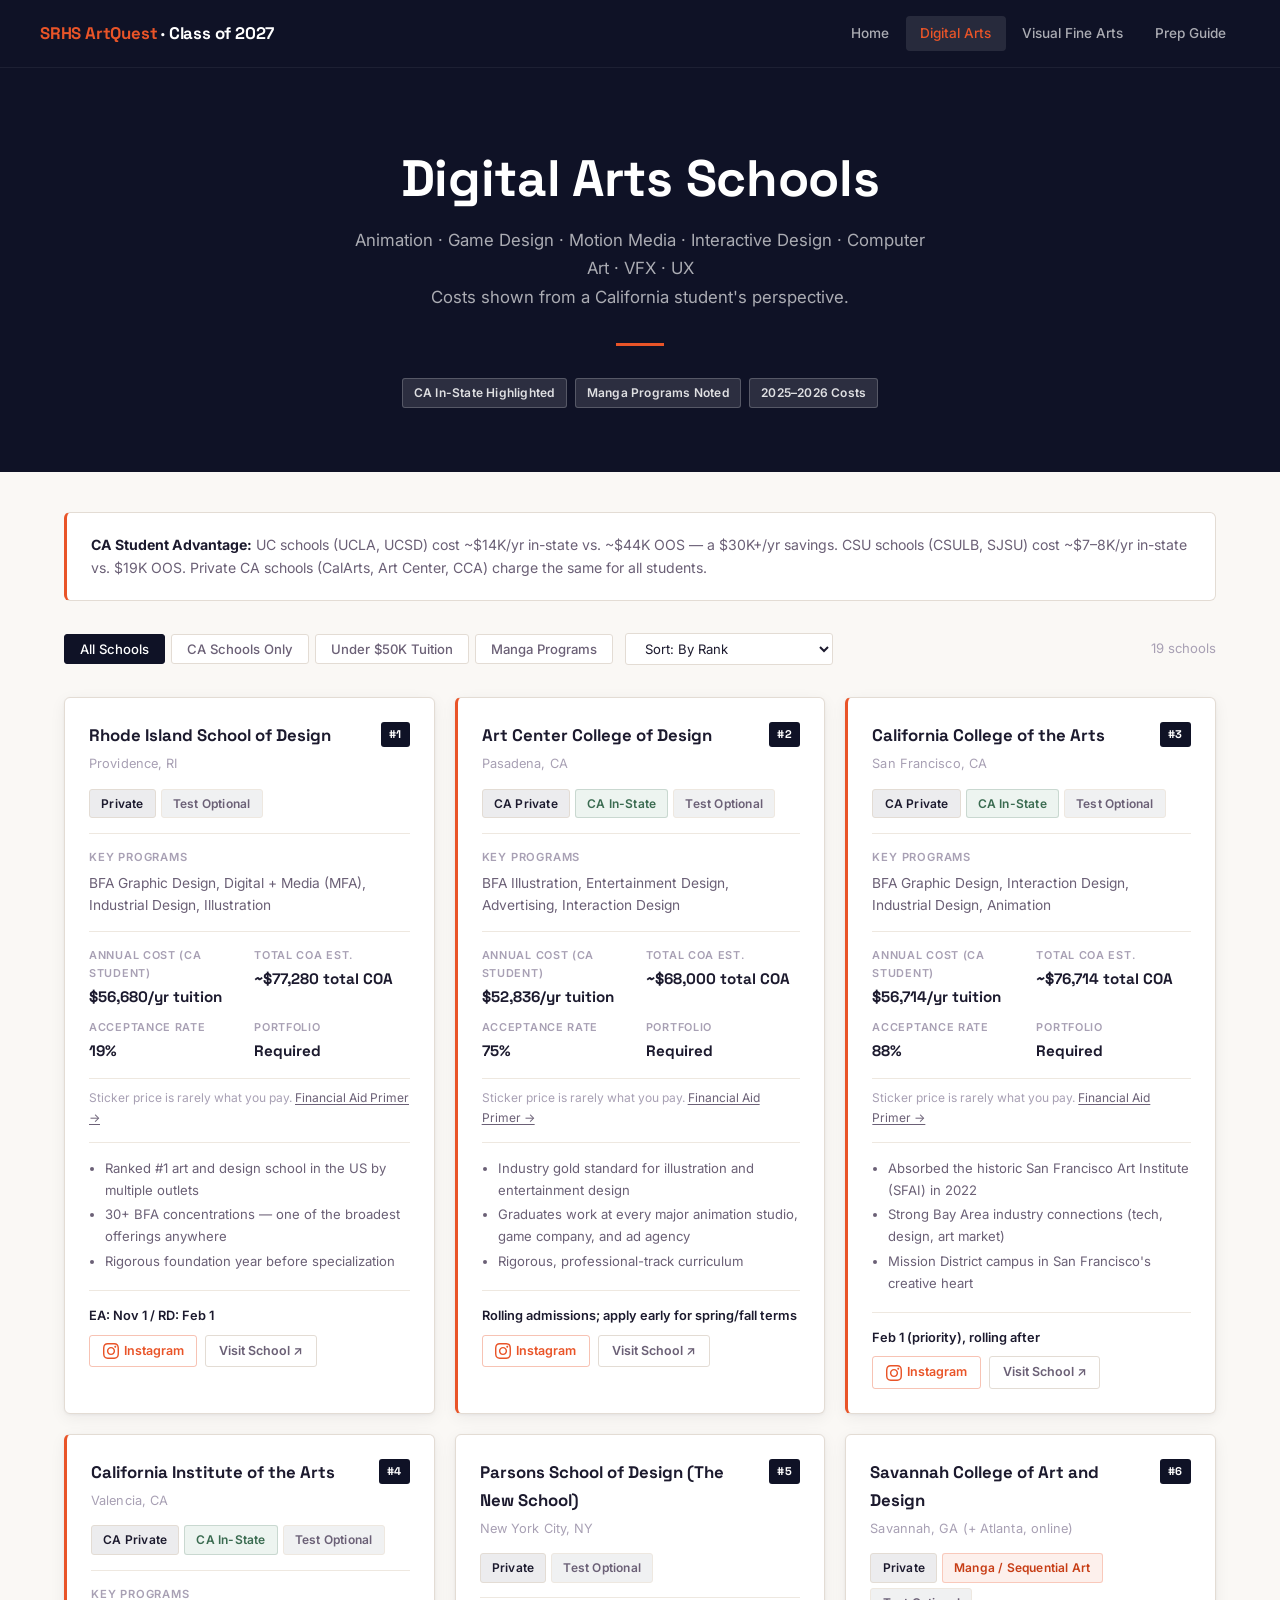
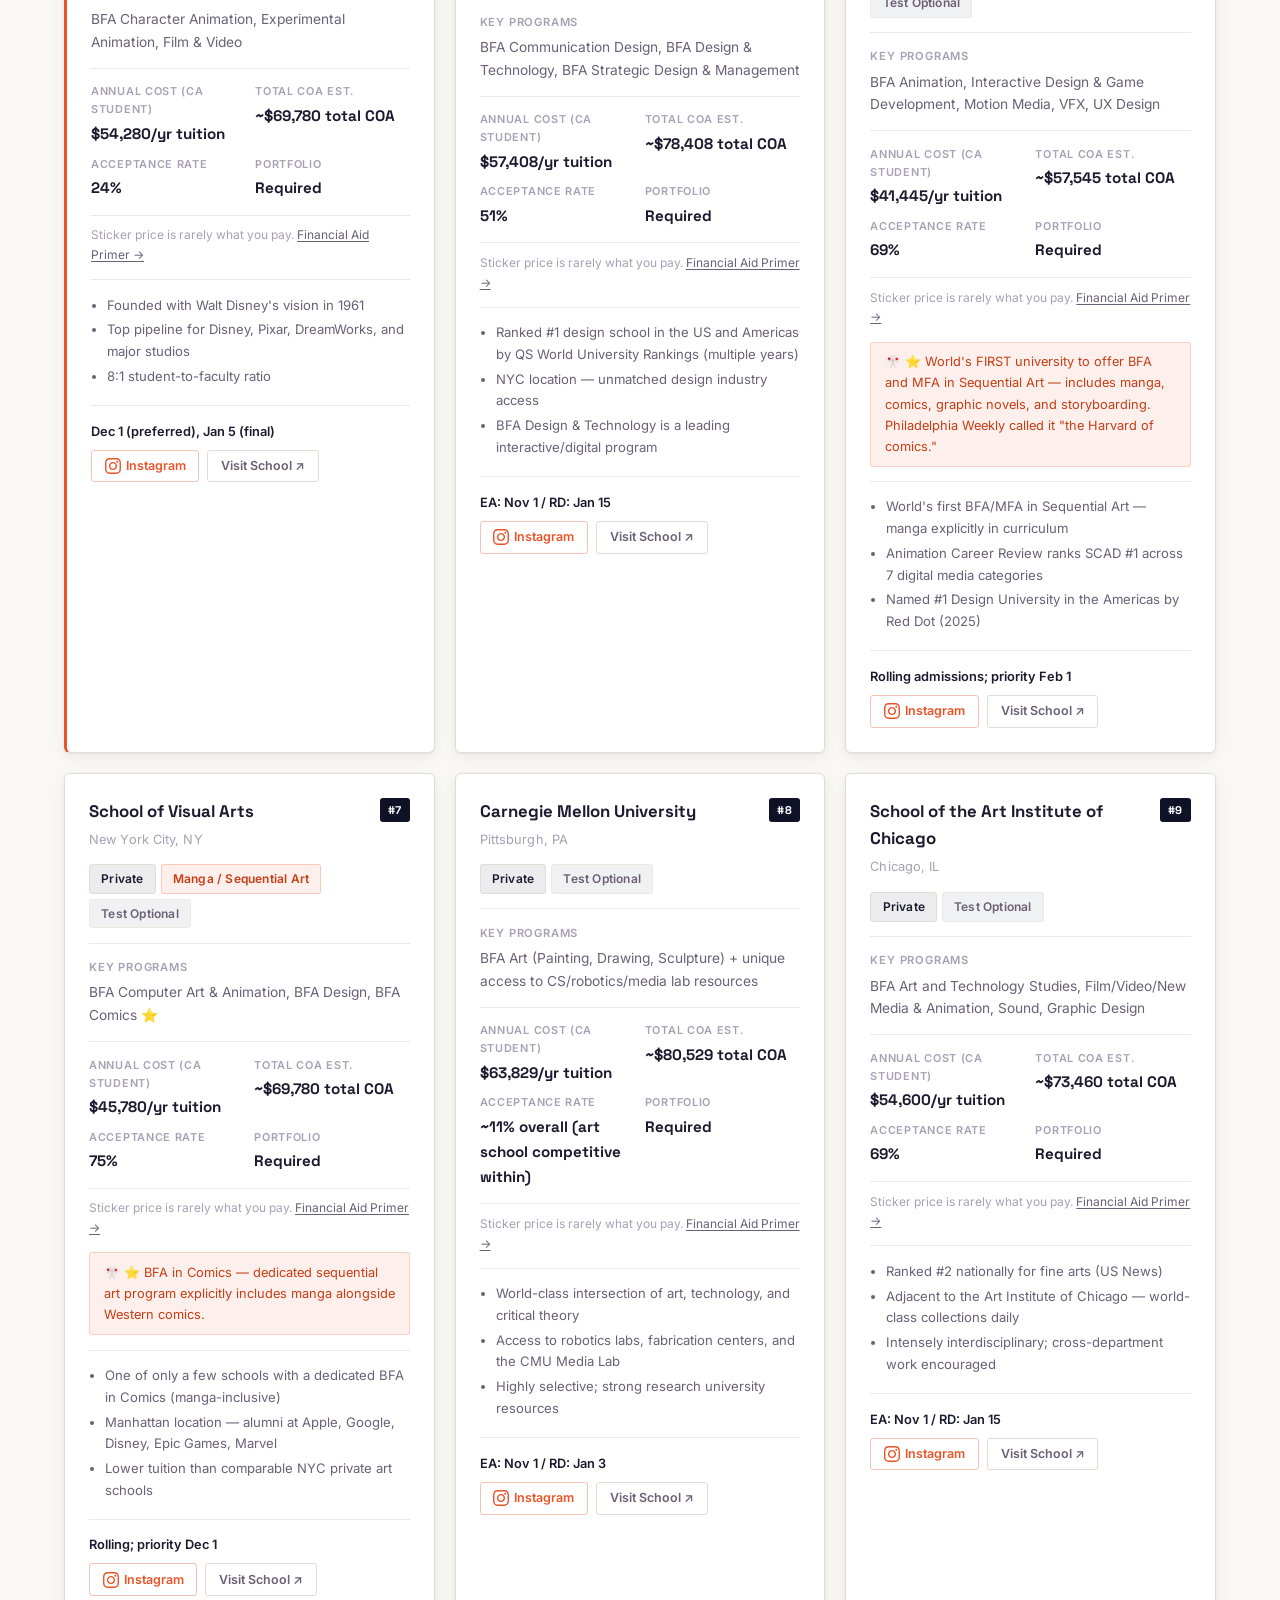
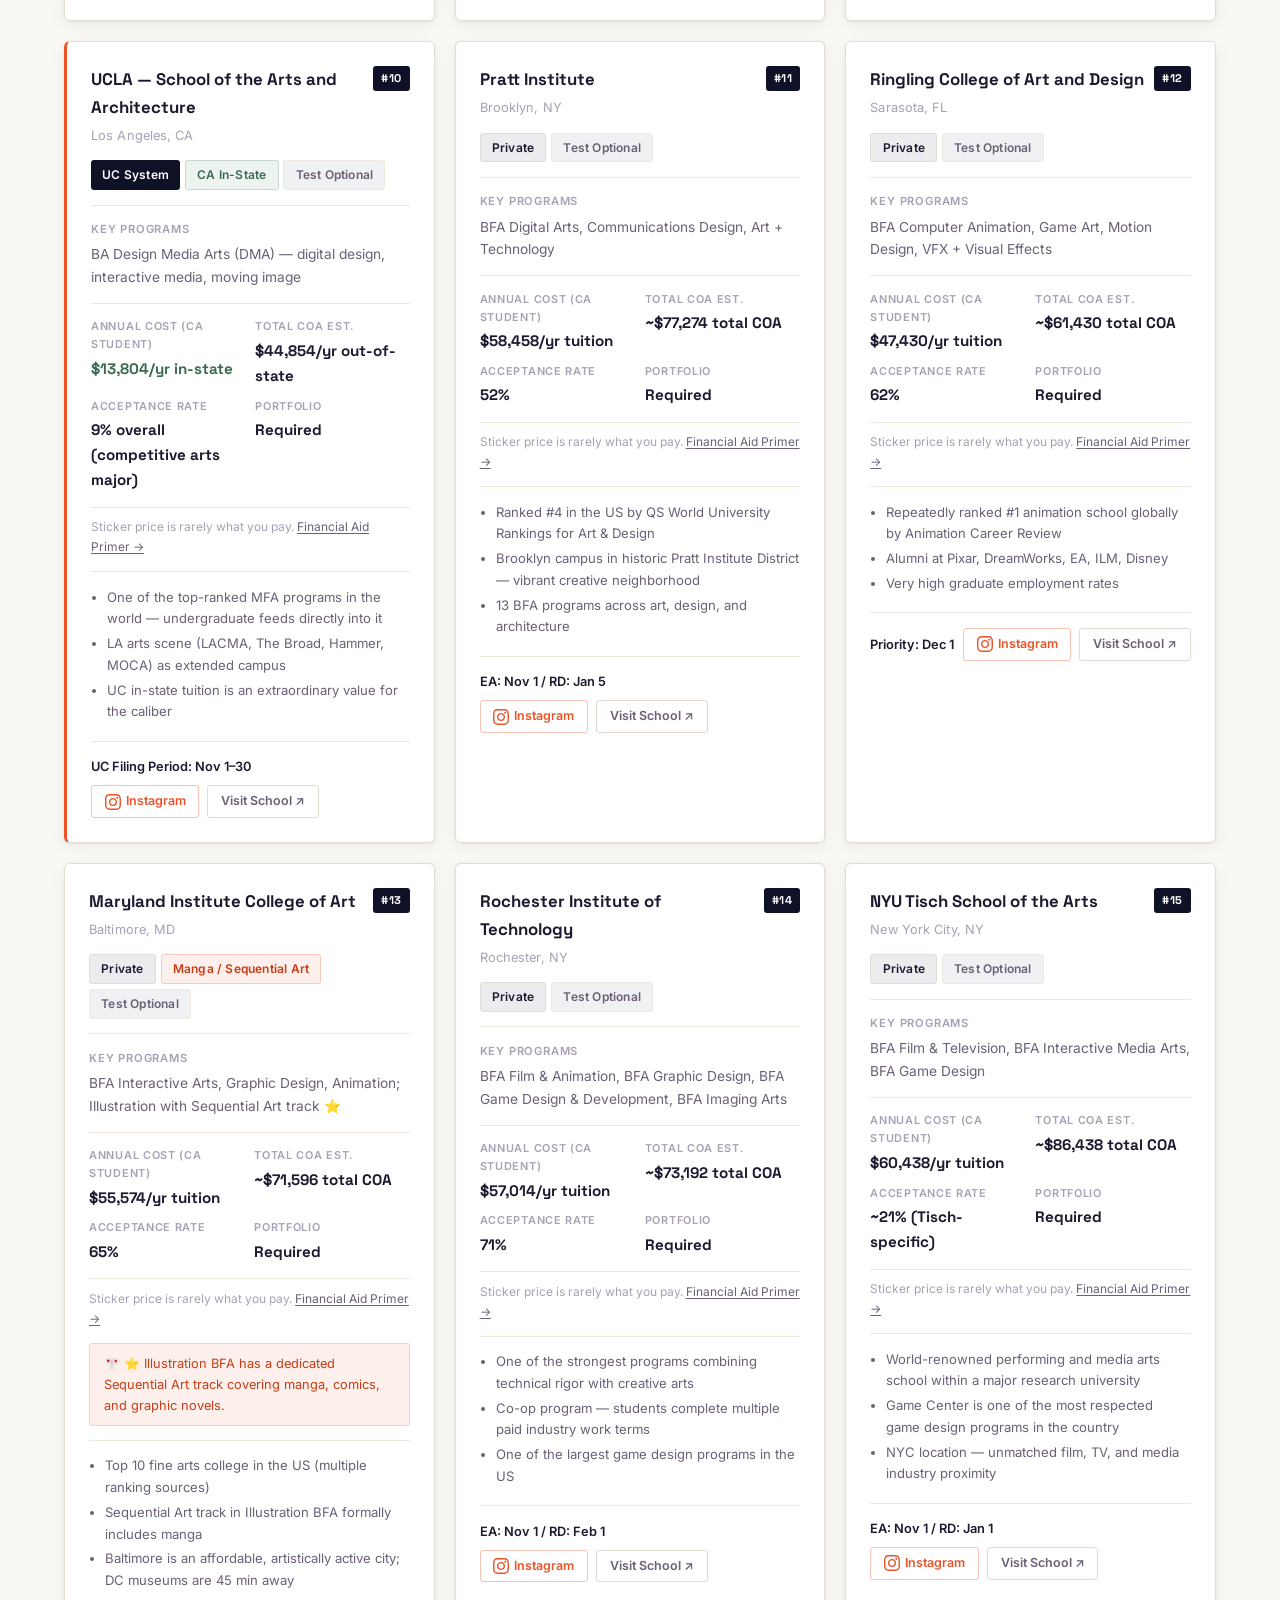
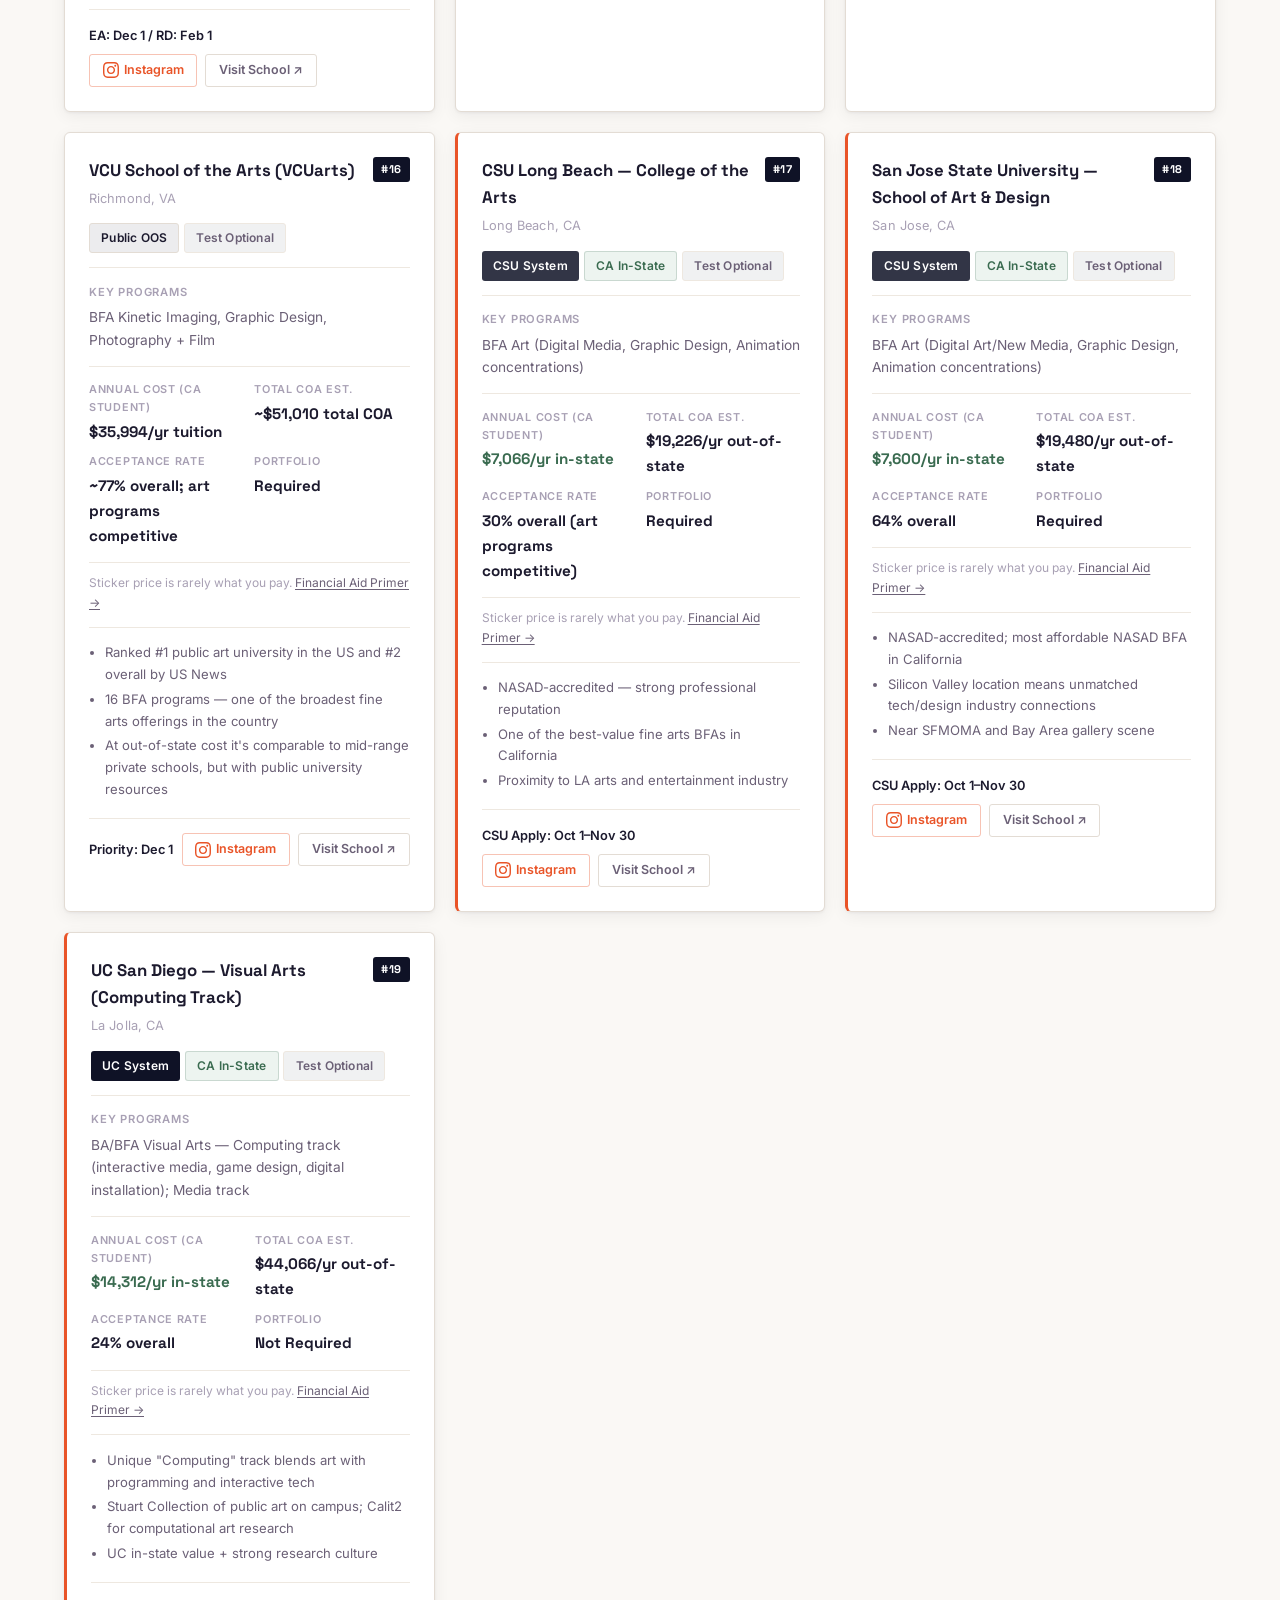
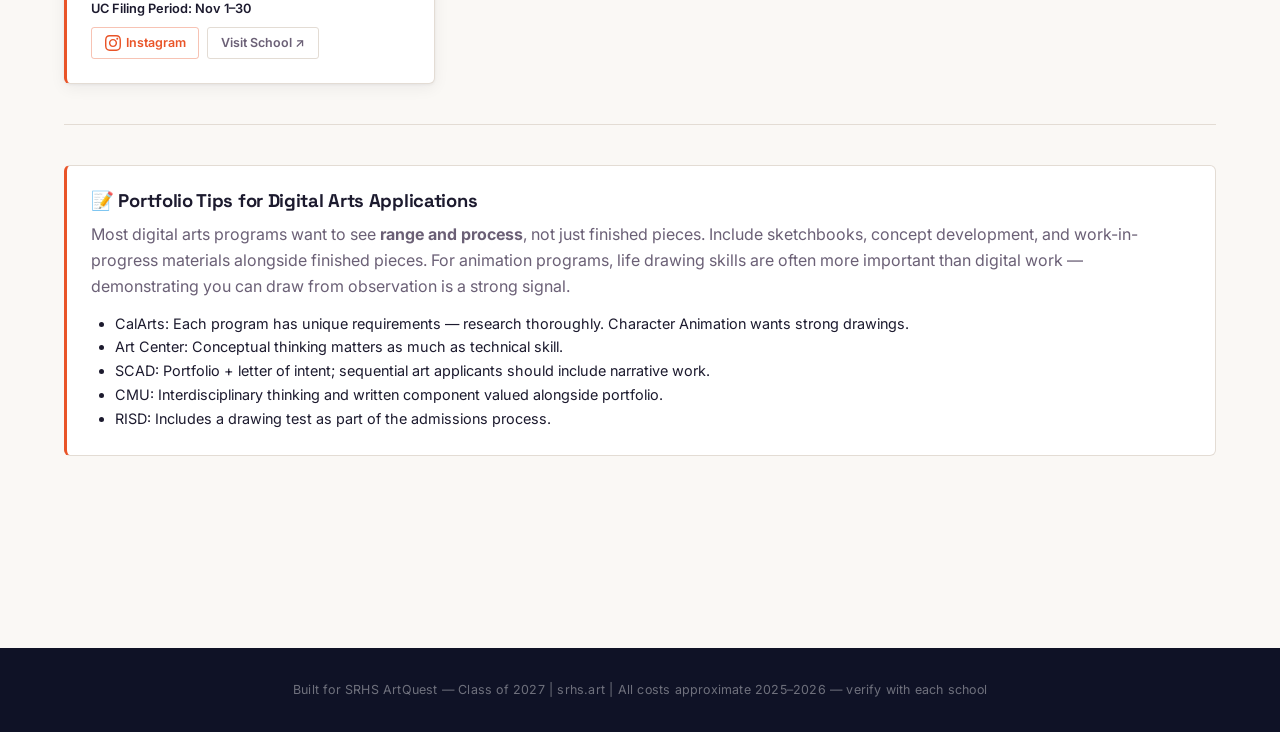
==== digital-arts.html @ 7c22dbea "Initial Commit" ====
<!DOCTYPE html>
<html lang="en">
<head>
  <meta charset="UTF-8">
  <meta name="viewport" content="width=device-width, initial-scale=1.0">
  <title>Digital Arts Schools — SRHS ArtQuest Class of 2027</title>
  <meta name="description" content="Top digital arts colleges for SRHS ArtQuest students. Animation, game design, motion media, interactive design. CA student cost perspective.">
  <link rel="preconnect" href="https://fonts.googleapis.com">
  <link rel="preconnect" href="https://fonts.gstatic.com" crossorigin>
  <link href="https://fonts.googleapis.com/css2?family=Space+Grotesk:wght@400;500;600;700;800&family=Inter:wght@400;500;600&display=swap" rel="stylesheet">
  <link rel="stylesheet" href="css/style.css">
  <!-- Icons -->
  <link rel="apple-touch-icon" sizes="180x180" href="/apple-touch-icon.png">
  <link rel="icon" type="image/png" sizes="32x32" href="/favicon-32x32.png">
  <link rel="icon" type="image/png" sizes="16x16" href="/favicon-16x16.png">
  <link rel="shortcut icon" href="/favicon.ico">
  <link rel="manifest" href="/site.webmanifest">
  <meta name="theme-color" content="#e95428">
</head>
<body>

<header class="site-header">
  <div class="header-inner">
    <div class="site-logo"><span>SRHS ArtQuest</span> · Class of 2027</div>
    <nav class="site-nav">
      <a href="index.html">Home</a>
      <a href="digital-arts.html" class="active">Digital Arts</a>
      <a href="visual-fine-arts.html">Visual Fine Arts</a>
      <a href="prep-guide.html">Prep Guide</a>
    </nav>
  </div>
</header>

<section class="hero">
  <h1>Digital Arts Schools</h1>
  <p class="subtitle">
    Animation · Game Design · Motion Media · Interactive Design · Computer Art · VFX · UX
    <br>Costs shown from a California student's perspective.
  </p>
  <hr class="hero-rule">
  <div class="hero-badges">
    <span class="badge badge-info">CA In-State Highlighted</span>
    <span class="badge badge-info">Manga Programs Noted</span>
    <span class="badge badge-info">2025–2026 Costs</span>
  </div>
</section>

<main class="page-wrap">

  <div class="cost-banner">
    <strong>CA Student Advantage:</strong>
    UC schools (UCLA, UCSD) cost ~$14K/yr in-state vs. ~$44K OOS — a $30K+/yr savings.
    CSU schools (CSULB, SJSU) cost ~$7–8K/yr in-state vs. $19K OOS.
    Private CA schools (CalArts, Art Center, CCA) charge the same for all students.
  </div>

  <div class="controls">
    <div class="filter-group">
      <button class="filter-btn active" data-filter="all">All Schools</button>
      <button class="filter-btn" data-filter="ca">CA Schools Only</button>
      <button class="filter-btn" data-filter="under50k">Under $50K Tuition</button>
      <button class="filter-btn" data-filter="manga">Manga Programs</button>
    </div>
    <select id="sort-select" class="sort-select">
      <option value="rank">Sort: By Rank</option>
      <option value="cost">Sort: Lowest Cost First</option>
      <option value="name">Sort: A–Z</option>
      <option value="accept">Sort: Most Selective First</option>
    </select>
    <span id="results-count" class="results-count"></span>
  </div>

  <div id="schools-grid" class="schools-grid" data-category="digital_arts">
    <!-- Rendered by main.js -->
    <p class="text-muted" style="grid-column:1/-1;padding:2rem 0;text-align:center">Loading schools…</p>
  </div>

  <hr class="divider">

  <div class="page-intro">
    <h3 style="margin-bottom:.5rem">📝 Portfolio Tips for Digital Arts Applications</h3>
    <p>
      Most digital arts programs want to see <strong>range and process</strong>, not just finished pieces.
      Include sketchbooks, concept development, and work-in-progress materials alongside finished pieces.
      For animation programs, life drawing skills are often more important than digital work — demonstrating you can draw from observation is a strong signal.
    </p>
    <ul style="list-style:disc;padding-left:1.5rem;font-size:.9rem;color:var(--ink-light);margin-top:.5rem">
      <li>CalArts: Each program has unique requirements — research thoroughly. Character Animation wants strong drawings.</li>
      <li>Art Center: Conceptual thinking matters as much as technical skill.</li>
      <li>SCAD: Portfolio + letter of intent; sequential art applicants should include narrative work.</li>
      <li>CMU: Interdisciplinary thinking and written component valued alongside portfolio.</li>
      <li>RISD: Includes a drawing test as part of the admissions process.</li>
    </ul>
  </div>

</main>

<footer class="site-footer">
  Built for SRHS ArtQuest — Class of 2027 | srhs.art | All costs approximate 2025–2026 — verify with each school
</footer>

<script src="data/schools.js"></script>
<script src="js/main.js"></script>
</body>
</html>
---- css/style.css ----
/* ============================================================
   College Prep — Art School Guide
   ArtQuest @ Santa Rosa High School | Class of 2028
   ============================================================ */

/* ── Google Fonts loaded in <head> of each HTML file ─────── */

:root {
  /* Brand — from modern-logo.svg */
  --orange:      #e95428;
  --orange-dk:   #c73d15;
  --orange-lt:   #fdf0ec;
  --dark:        #0f1226;
  --dark-80:     rgba(15,18,38,.8);

  /* Page tones */
  --bg:          #faf8f5;
  --surface:     #ffffff;
  --surface-2:   #f3efe9;
  --border:      #e3dcd4;
  --border-lt:   #eee8e0;

  /* Text */
  --ink:         #1c1a2e;
  --ink-2:       #6b6076;
  --ink-3:       #a8a0b4;

  /* CA schools — forest green, not traffic-light green */
  --sage:        #3a6b50;
  --sage-lt:     #edf4f0;
  --sage-border: rgba(58,107,80,.2);

  /* Type */
  --font-head:   'Space Grotesk', 'DM Sans', system-ui, sans-serif;
  --font-body:   'Inter', system-ui, -apple-system, sans-serif;

  /* Layout */
  --radius:      6px;
  --radius-sm:   3px;
  --shadow:      0 1px 3px rgba(15,18,38,.05), 0 4px 16px rgba(15,18,38,.06);
  --shadow-lg:   0 2px 8px rgba(15,18,38,.08), 0 12px 32px rgba(15,18,38,.1);
}

*, *::before, *::after { box-sizing: border-box; margin: 0; padding: 0; }

html { scroll-behavior: smooth; }

body {
  font-family: var(--font-body);
  background: var(--bg);
  color: var(--ink);
  line-height: 1.65;
  font-size: 16px;
}

/* ── Typography ─────────────────────────────────────────── */

h1, h2, h3, h4 {
  font-family: var(--font-head);
  line-height: 1.2;
  font-weight: 700;
  color: var(--ink);
  letter-spacing: -.3px;
}
h1 { font-size: clamp(2rem, 5vw, 3.2rem); font-weight: 800; }
h2 { font-size: clamp(1.4rem, 3vw, 2rem); }
h3 { font-size: 1.15rem; }
h4 { font-size: .95rem; color: var(--ink); font-weight: 600; }

p { color: var(--ink-2); margin-bottom: .75rem; }
p:last-child { margin-bottom: 0; }

a { color: var(--orange); text-decoration: none; }
a:hover { text-decoration: underline; }

ul { list-style: none; }

/* ── Site Header ─────────────────────────────────────────── */

.site-header {
  background: var(--dark);
  color: #fff;
  padding: 1rem 1.5rem;
  position: sticky;
  top: 0;
  z-index: 100;
  border-bottom: 1px solid rgba(255,255,255,.06);
}

.header-inner {
  max-width: 1200px;
  margin: 0 auto;
  display: flex;
  align-items: center;
  justify-content: space-between;
  gap: 1rem;
  flex-wrap: wrap;
}

.site-logo {
  font-family: var(--font-head);
  font-size: 1.05rem;
  font-weight: 700;
  color: #fff;
  letter-spacing: -.2px;
}
.site-logo span { color: var(--orange); }

.site-nav {
  display: flex;
  gap: .15rem;
  flex-wrap: wrap;
}

.site-nav a {
  color: rgba(255,255,255,.65);
  font-size: .85rem;
  font-weight: 500;
  padding: .4rem .9rem;
  border-radius: 4px;
  transition: background .15s, color .15s;
}
.site-nav a:hover,
.site-nav a.active {
  background: rgba(255,255,255,.1);
  color: #fff;
  text-decoration: none;
}
.site-nav a.active { color: var(--orange); }

/* ── Hero ────────────────────────────────────────────────── */

.hero {
  background: var(--dark);
  color: #fff;
  padding: 5rem 1.5rem 4rem;
  text-align: center;
}

.hero h1 {
  color: #fff;
  margin-bottom: 1rem;
}

.hero h1 em {
  color: var(--orange);
  font-style: normal;
}

.hero .subtitle {
  font-size: 1.05rem;
  color: rgba(255,255,255,.65);
  max-width: 580px;
  margin: 0 auto 2rem;
  line-height: 1.7;
}

.hero-rule {
  width: 48px;
  height: 3px;
  background: var(--orange);
  margin: 0 auto 2rem;
  border: none;
}

.hero-badges {
  display: flex;
  gap: .5rem;
  justify-content: center;
  flex-wrap: wrap;
}

/* ── Badge system — cohesive, not a crayon box ───────────── */

.badge {
  display: inline-flex;
  align-items: center;
  gap: .3rem;
  padding: .25rem .7rem;
  border-radius: var(--radius-sm);
  font-size: .75rem;
  font-weight: 600;
  letter-spacing: .2px;
  white-space: nowrap;
}

/* School type chips — dark, uniform */
.badge-ca      { background: var(--sage-lt);  color: var(--sage);    border: 1px solid var(--sage-border); }
.badge-manga   { background: var(--orange-lt); color: var(--orange-dk); border: 1px solid rgba(233,84,40,.25); }
.badge-uc      { background: var(--dark);      color: #fff; }
.badge-csu     { background: var(--dark);      color: #fff; opacity: .85; }
.badge-private { background: rgba(15,18,38,.08); color: var(--ink);  border: 1px solid var(--border); }
.badge-public  { background: rgba(15,18,38,.08); color: var(--ink);  border: 1px solid var(--border); }
.badge-info    { background: rgba(255,255,255,.12); color: rgba(255,255,255,.85); border: 1px solid rgba(255,255,255,.2); }
.badge-note    { background: var(--orange-lt); color: var(--orange-dk); border: 1px solid rgba(233,84,40,.25); }

/* Badges inside card body (not hero) */
.school-card .badge-info {
  background: rgba(15,18,38,.06);
  color: var(--ink-2);
  border: 1px solid var(--border-lt);
}

/* ── Page Layout ─────────────────────────────────────────── */

.page-wrap {
  max-width: 1200px;
  margin: 0 auto;
  padding: 2.5rem 1.5rem 5rem;
}

.page-intro {
  background: var(--surface);
  border: 1px solid var(--border);
  border-radius: var(--radius);
  padding: 1.5rem;
  margin-bottom: 2rem;
  border-left: 3px solid var(--orange);
}

.page-intro h2 { font-size: 1.15rem; }

/* ── Controls (filter + sort) ────────────────────────────── */

.controls {
  display: flex;
  gap: .75rem;
  flex-wrap: wrap;
  align-items: center;
  margin-bottom: 2rem;
}

.filter-group {
  display: flex;
  gap: .35rem;
  flex-wrap: wrap;
}

.filter-btn {
  padding: .4rem .95rem;
  border-radius: var(--radius-sm);
  border: 1px solid var(--border);
  background: var(--surface);
  color: var(--ink-2);
  font-family: var(--font-body);
  font-size: .82rem;
  font-weight: 500;
  cursor: pointer;
  transition: all .15s;
}
.filter-btn:hover { border-color: var(--orange); color: var(--orange); }
.filter-btn.active {
  background: var(--dark);
  border-color: var(--dark);
  color: #fff;
}

.sort-select {
  padding: .4rem .95rem;
  border-radius: var(--radius-sm);
  border: 1px solid var(--border);
  background: var(--surface);
  color: var(--ink);
  font-family: var(--font-body);
  font-size: .82rem;
  cursor: pointer;
}

.results-count {
  margin-left: auto;
  font-size: .82rem;
  color: var(--ink-3);
}

/* ── School Grid ─────────────────────────────────────────── */

.schools-grid {
  display: grid;
  grid-template-columns: repeat(auto-fill, minmax(340px, 1fr));
  gap: 1.25rem;
}

/* ── School Card ─────────────────────────────────────────── */

.school-card {
  background: var(--surface);
  border: 1px solid var(--border);
  border-radius: var(--radius);
  padding: 1.5rem;
  box-shadow: var(--shadow);
  transition: box-shadow .2s, transform .2s;
  display: flex;
  flex-direction: column;
  gap: .9rem;
  position: relative;
}
.school-card:hover {
  box-shadow: var(--shadow-lg);
  transform: translateY(-2px);
}

.school-card.ca-school {
  border-left: 3px solid var(--orange);
}

.card-header {
  display: flex;
  justify-content: space-between;
  align-items: flex-start;
  gap: .5rem;
}

.card-rank {
  font-family: var(--font-head);
  background: var(--dark);
  color: #fff;
  font-size: .7rem;
  font-weight: 700;
  padding: .2rem .5rem;
  border-radius: var(--radius-sm);
  white-space: nowrap;
  flex-shrink: 0;
  letter-spacing: .5px;
}

.card-title { flex: 1; }

.card-name {
  font-family: var(--font-head);
  font-size: 1.05rem;
  font-weight: 700;
  color: var(--ink);
  margin-bottom: .2rem;
}
.card-name a { color: var(--ink); }
.card-name a:hover { color: var(--orange); text-decoration: none; }

.card-location {
  font-size: .8rem;
  color: var(--ink-3);
  letter-spacing: .1px;
}

.card-badges {
  display: flex;
  flex-wrap: wrap;
  gap: .3rem;
}

.card-programs {
  font-size: .86rem;
  color: var(--ink-2);
  border-top: 1px solid var(--border-lt);
  padding-top: .9rem;
}
.card-programs strong {
  display: block;
  color: var(--ink-3);
  font-size: .7rem;
  text-transform: uppercase;
  letter-spacing: .8px;
  font-weight: 600;
  margin-bottom: .3rem;
}

.card-stats {
  display: grid;
  grid-template-columns: 1fr 1fr;
  gap: .6rem;
  border-top: 1px solid var(--border-lt);
  padding-top: .9rem;
}

.stat { display: flex; flex-direction: column; gap: .1rem; }

.stat-label {
  font-size: .68rem;
  text-transform: uppercase;
  letter-spacing: .7px;
  color: var(--ink-3);
  font-weight: 600;
}
.stat-value {
  font-family: var(--font-head);
  font-size: .95rem;
  font-weight: 700;
  color: var(--ink);
}
.stat-value.cost-highlight { color: var(--sage); }

.card-highlights {
  border-top: 1px solid var(--border-lt);
  padding-top: .9rem;
}
.card-highlights ul {
  padding-left: 1rem;
  list-style: disc;
  font-size: .82rem;
  color: var(--ink-2);
}
.card-highlights li { margin-bottom: .2rem; }

.card-aid-note {
  font-size: .75rem;
  color: var(--ink-3);
  border-top: 1px solid var(--border-lt);
  padding-top: .6rem;
}
.card-aid-note a {
  color: var(--ink-2);
  text-decoration: underline;
  text-underline-offset: 2px;
}
.card-aid-note a:hover { color: var(--orange); }

.card-manga-note {
  background: var(--orange-lt);
  border: 1px solid rgba(233,84,40,.2);
  border-radius: var(--radius-sm);
  padding: .55rem .85rem;
  font-size: .8rem;
  color: var(--orange-dk);
}

.card-footer {
  display: flex;
  align-items: center;
  justify-content: space-between;
  border-top: 1px solid var(--border-lt);
  padding-top: .9rem;
  font-size: .8rem;
  color: var(--ink-2);
  flex-wrap: wrap;
  gap: .5rem;
}

.card-deadline { font-weight: 600; color: var(--ink); }

.card-footer-links {
  display: flex;
  align-items: center;
  gap: .5rem;
  flex-wrap: wrap;
}

.btn-outline {
  display: inline-flex;
  align-items: center;
  gap: .3rem;
  padding: .32rem .8rem;
  border: 1px solid var(--border);
  border-radius: var(--radius-sm);
  font-size: .78rem;
  font-weight: 600;
  color: var(--ink-2);
  transition: all .15s;
}
.btn-outline:hover {
  border-color: var(--dark);
  background: var(--dark);
  color: #fff;
  text-decoration: none;
}

.btn-social {
  display: inline-flex;
  align-items: center;
  gap: .3rem;
  padding: .32rem .8rem;
  border: 1px solid rgba(233,84,40,.35);
  border-radius: var(--radius-sm);
  font-size: .78rem;
  font-weight: 600;
  color: var(--orange);
  transition: all .15s;
}
.btn-social:hover {
  background: var(--orange);
  border-color: var(--orange);
  color: #fff;
  text-decoration: none;
}
.btn-social svg { flex-shrink: 0; }

/* ── Cost Banner ─────────────────────────────────────────── */

.cost-banner {
  background: var(--surface);
  border: 1px solid var(--border);
  border-left: 3px solid var(--orange);
  border-radius: var(--radius);
  padding: 1.25rem 1.5rem;
  margin-bottom: 2rem;
  font-size: .88rem;
  color: var(--ink-2);
}
.cost-banner strong { color: var(--ink); }

/* ── Prep Guide ──────────────────────────────────────────── */

.guide-sections {
  display: flex;
  flex-direction: column;
  gap: 2rem;
}

.guide-section {
  background: var(--surface);
  border: 1px solid var(--border);
  border-radius: var(--radius);
  overflow: hidden;
  box-shadow: var(--shadow);
}

.guide-section-header {
  background: var(--dark);
  color: #fff;
  padding: 1.1rem 1.5rem;
  display: flex;
  align-items: center;
  gap: .75rem;
  border-bottom: 2px solid var(--orange);
}
.guide-section-header h2 { font-size: 1.1rem; color: #fff; margin: 0; }
.guide-section-header .subtitle { font-size: .82rem; color: rgba(255,255,255,.6); margin: 0; }

.guide-section-body { padding: 1.5rem; }

.timeline {
  display: flex;
  flex-direction: column;
  gap: 1.5rem;
}

.timeline-item {
  display: grid;
  grid-template-columns: 120px 1fr;
  gap: 1rem;
  align-items: start;
}

.timeline-period {
  font-family: var(--font-head);
  font-weight: 700;
  font-size: .82rem;
  color: var(--orange);
  text-align: right;
  padding-top: .1rem;
  line-height: 1.3;
  letter-spacing: .2px;
}

.timeline-content {
  border-left: 2px solid var(--border);
  padding-left: 1rem;
}
.timeline-content h4 { margin-bottom: .4rem; color: var(--ink); }
.timeline-content ul {
  list-style: disc;
  padding-left: 1.1rem;
  font-size: .86rem;
  color: var(--ink-2);
}
.timeline-content li { margin-bottom: .25rem; }

.checklist { display: flex; flex-direction: column; gap: .5rem; }

.check-item {
  display: flex;
  align-items: flex-start;
  gap: .65rem;
  font-size: .88rem;
  color: var(--ink-2);
}
.check-icon {
  flex-shrink: 0;
  width: 1.25rem;
  height: 1.25rem;
  border-radius: 50%;
  background: var(--orange-lt);
  color: var(--orange);
  font-weight: 700;
  font-size: .72rem;
  display: flex;
  align-items: center;
  justify-content: center;
  margin-top: .1rem;
}

.info-grid {
  display: grid;
  grid-template-columns: repeat(auto-fill, minmax(260px, 1fr));
  gap: 1rem;
}

.info-card {
  background: var(--surface);
  border: 1px solid var(--border);
  border-radius: var(--radius);
  padding: 1.25rem;
}
.info-card h4 {
  font-family: var(--font-head);
  margin-bottom: .6rem;
  font-size: .9rem;
  color: var(--ink);
  padding-bottom: .5rem;
  border-bottom: 1px solid var(--border-lt);
}
.info-card ul {
  list-style: disc;
  padding-left: 1.1rem;
  font-size: .84rem;
  color: var(--ink-2);
}
.info-card li { margin-bottom: .25rem; }

.callout {
  background: var(--surface-2);
  border: 1px solid var(--border);
  border-radius: var(--radius);
  padding: 1rem 1.25rem;
  font-size: .88rem;
  color: var(--ink-2);
  margin-top: 1rem;
}
.callout strong { color: var(--ink); }

/* ── Homepage cards ──────────────────────────────────────── */

.home-cards {
  display: grid;
  grid-template-columns: repeat(auto-fill, minmax(280px, 1fr));
  gap: 1.5rem;
  margin-top: 2rem;
}

.home-card {
  background: var(--surface);
  border: 1px solid var(--border);
  border-radius: var(--radius);
  padding: 2rem;
  box-shadow: var(--shadow);
  transition: box-shadow .2s, transform .2s, border-color .2s;
  text-decoration: none;
  color: inherit;
  display: flex;
  flex-direction: column;
  gap: .75rem;
}
.home-card:hover {
  box-shadow: var(--shadow-lg);
  transform: translateY(-3px);
  border-color: var(--orange);
  text-decoration: none;
}

.home-card-num {
  font-family: var(--font-head);
  font-size: 3rem;
  font-weight: 800;
  color: rgba(233,84,40,.15);
  line-height: 1;
  letter-spacing: -2px;
  transition: color .2s;
}
.home-card:hover .home-card-num { color: rgba(233,84,40,.3); }

.home-card h3 {
  font-size: 1.1rem;
  color: var(--ink);
}
.home-card:hover h3 { color: var(--orange); }

.home-card p { font-size: .88rem; margin: 0; }

/* ── Footer ──────────────────────────────────────────── */

.site-footer {
  background: var(--dark);
  color: rgba(255,255,255,.4);
  text-align: center;
  padding: 2rem 1.5rem;
  font-size: .78rem;
  margin-top: 5rem;
  letter-spacing: .2px;
}
.site-footer a { color: rgba(255,255,255,.5); }
.site-footer a:first-child { color: rgba(255,255,255,.85); }
.site-footer a:hover { color: #fff; text-decoration: none; }

/* ── Utility ─────────────────────────────────────────────── */

.hidden { display: none !important; }
.text-center { text-align: center; }
.text-muted  { color: var(--ink-2); font-size: .88rem; }

.section-title {
  font-family: var(--font-head);
  font-size: 1.4rem;
  font-weight: 700;
  margin-bottom: 1.25rem;
  color: var(--ink);
}

.divider {
  border: none;
  border-top: 1px solid var(--border);
  margin: 2.5rem 0;
}

/* ── Responsive ──────────────────────────────────────────── */

@media (max-width: 640px) {
  .schools-grid { grid-template-columns: 1fr; }
  .card-stats   { grid-template-columns: 1fr; }
  .timeline-item { grid-template-columns: 1fr; }
  .timeline-period { text-align: left; }
  .header-inner { flex-direction: column; align-items: flex-start; }
  .controls { flex-direction: column; align-items: flex-start; }
  .results-count { margin-left: 0; }
  .hero { padding: 3.5rem 1.25rem 3rem; }
}
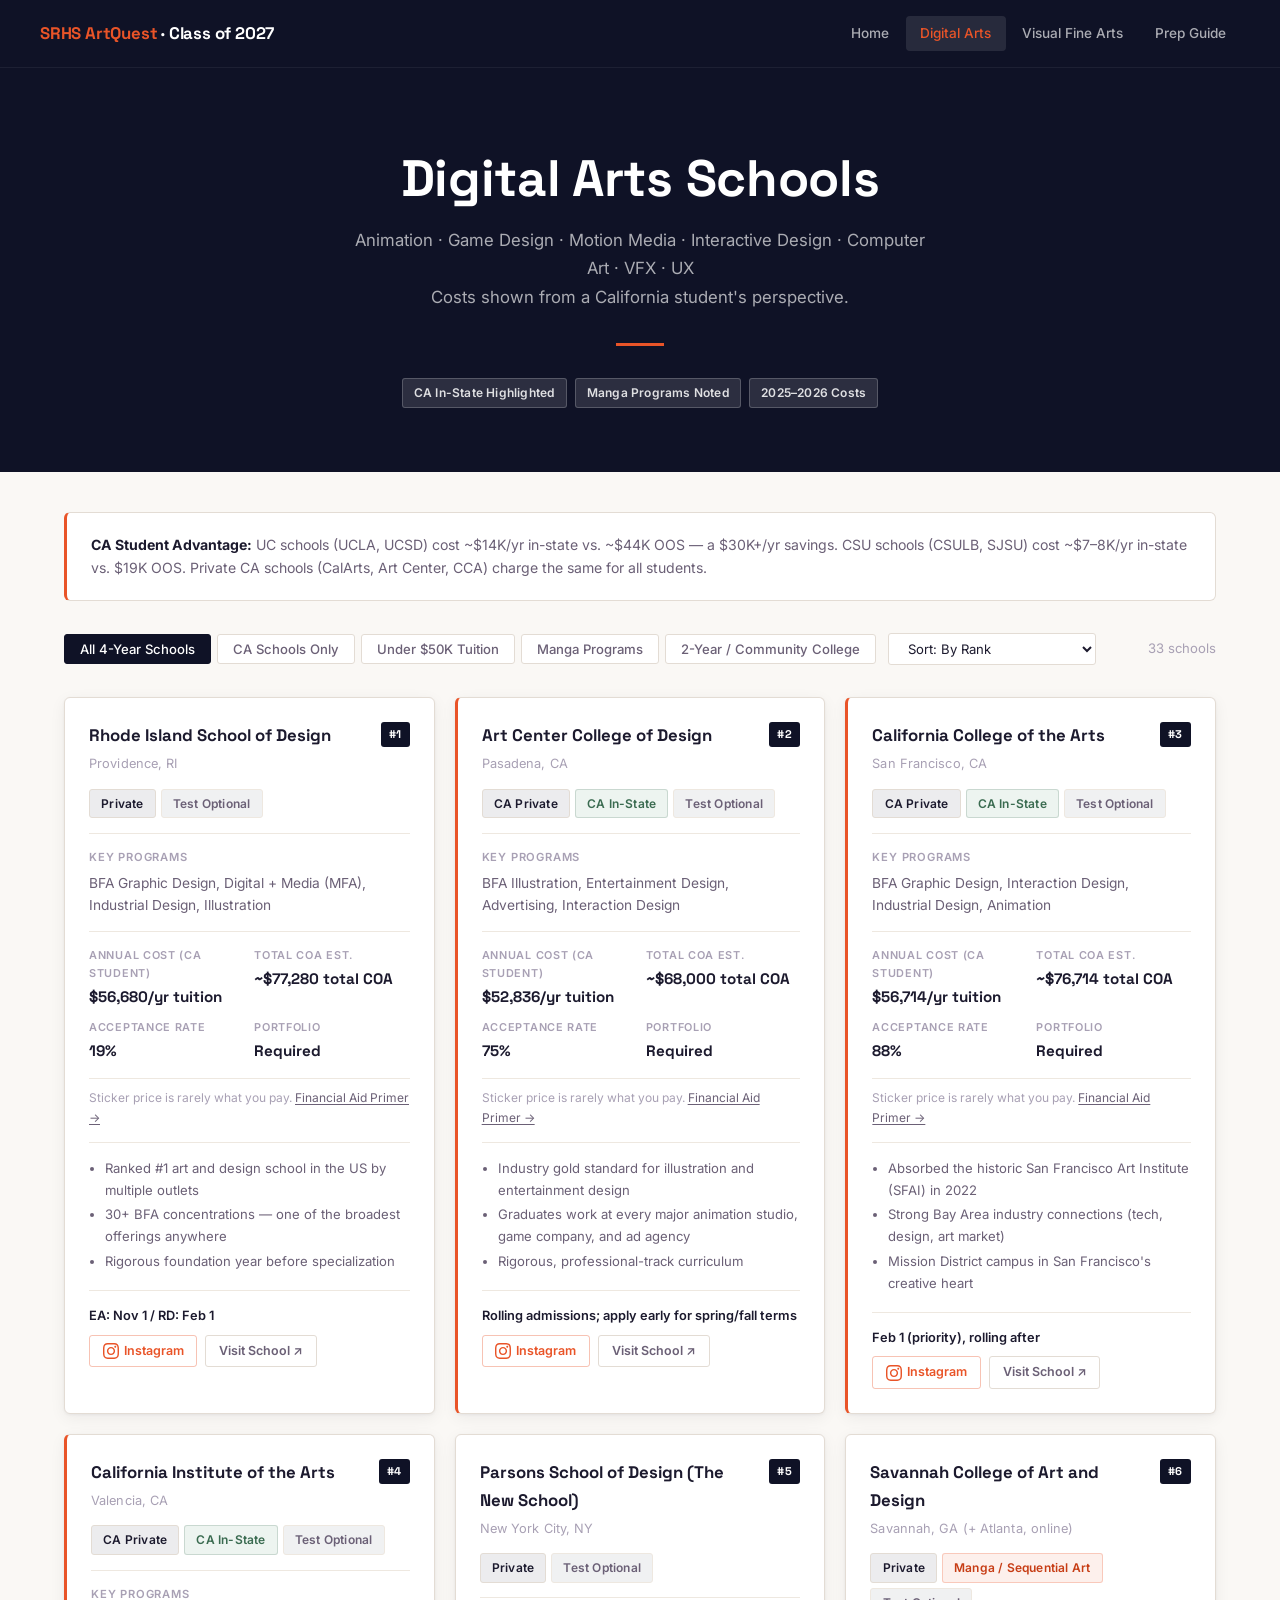
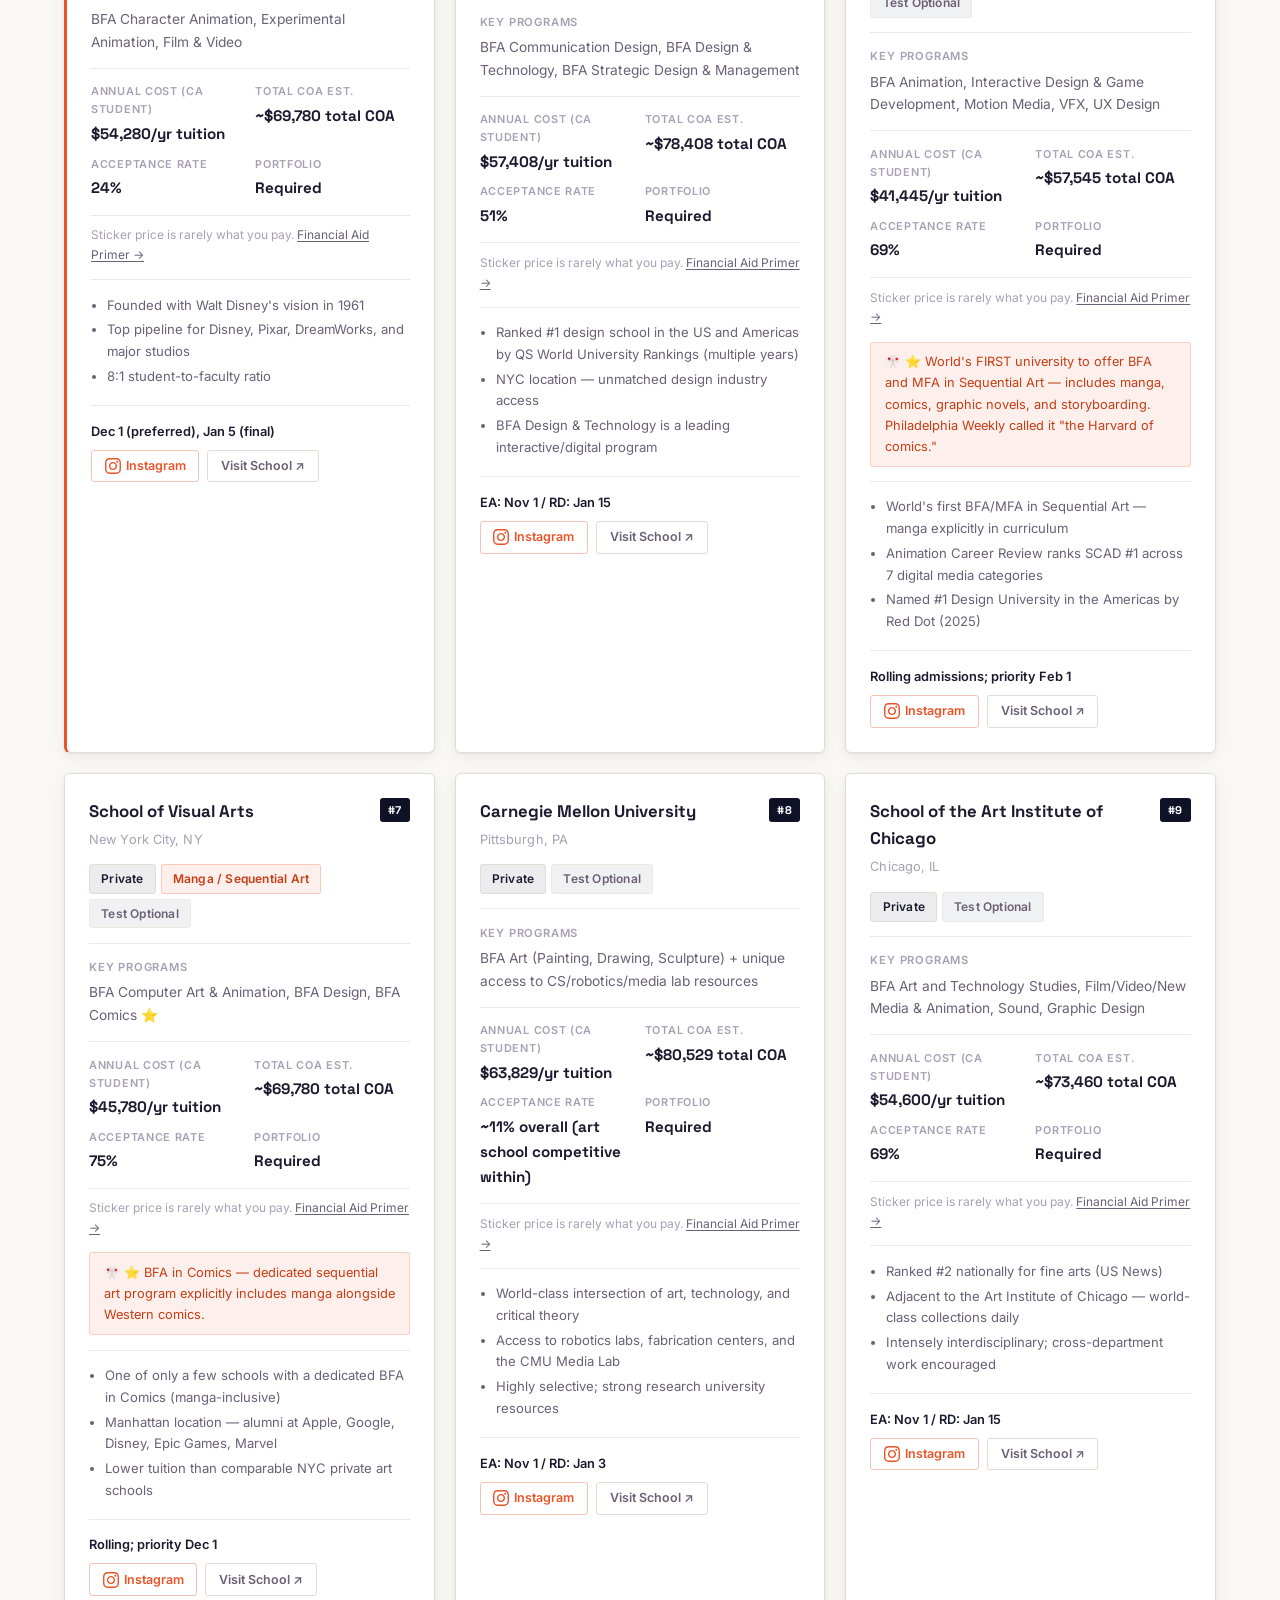
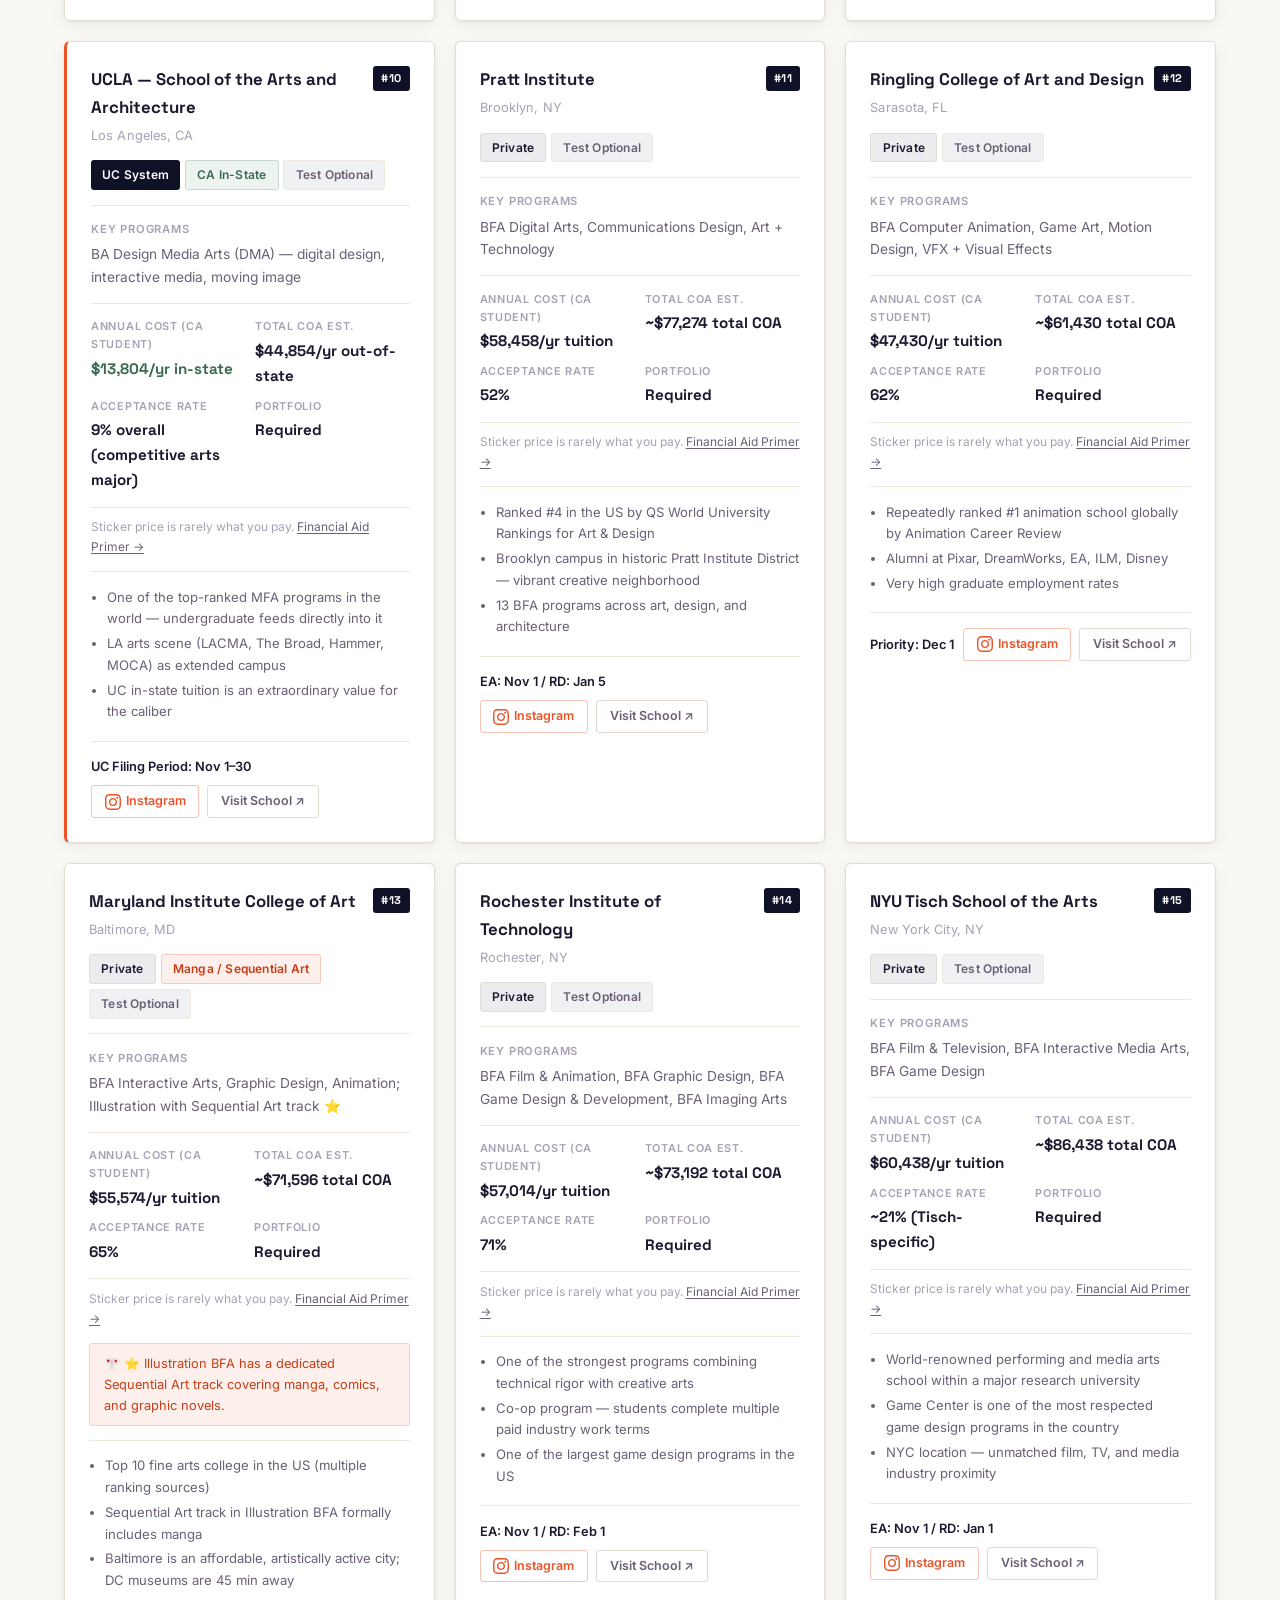
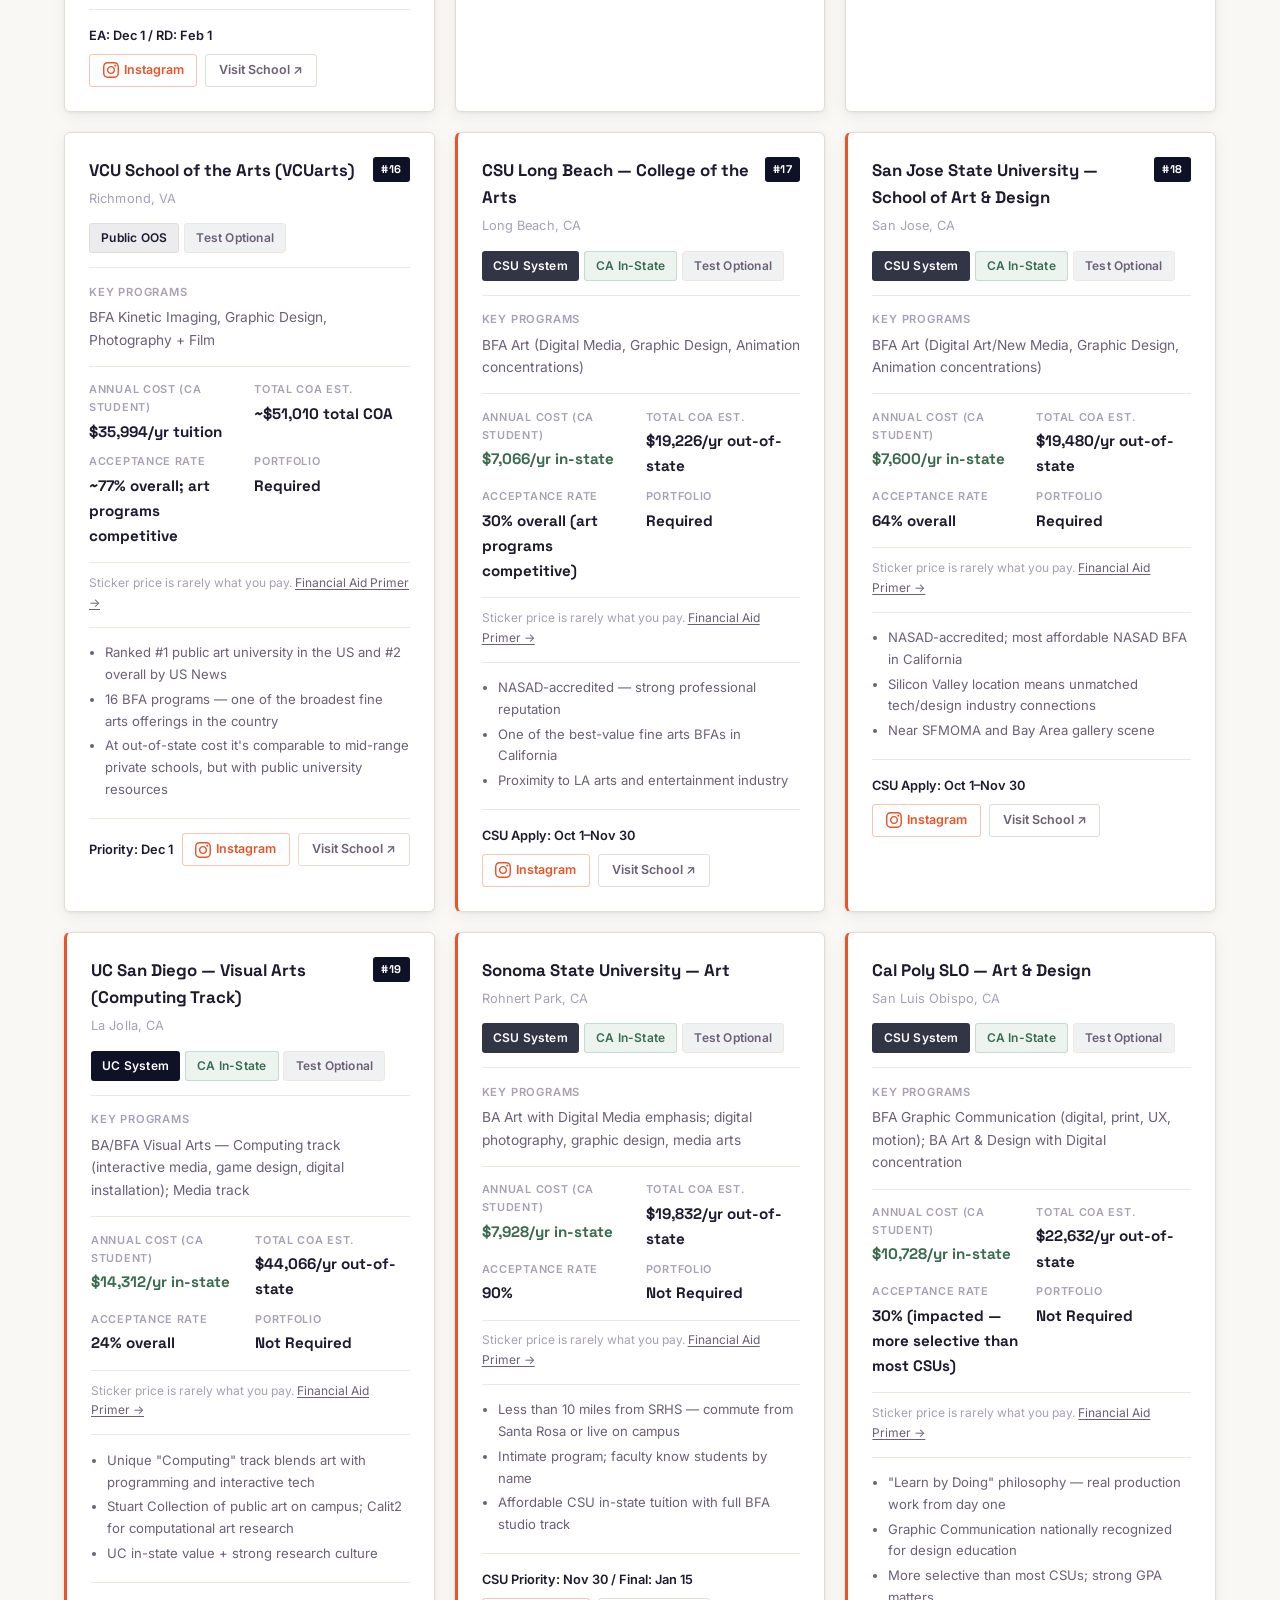
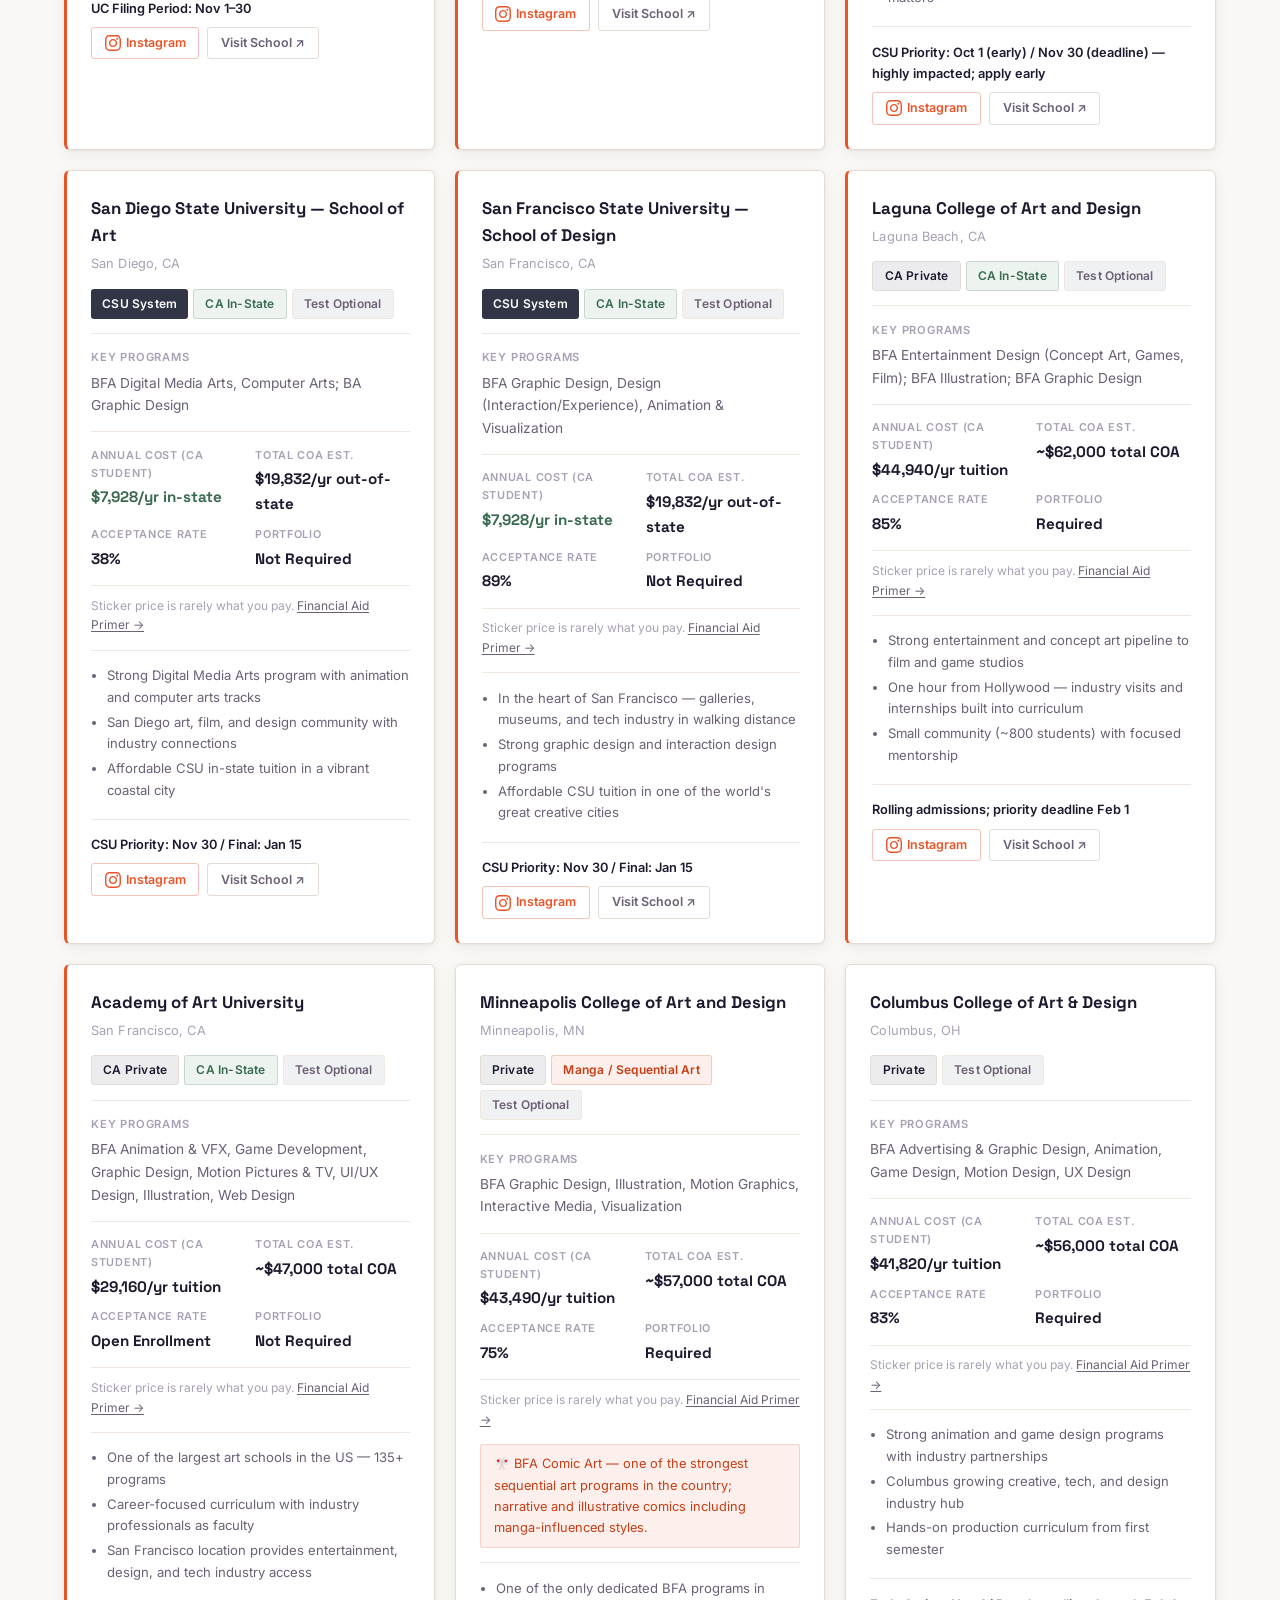
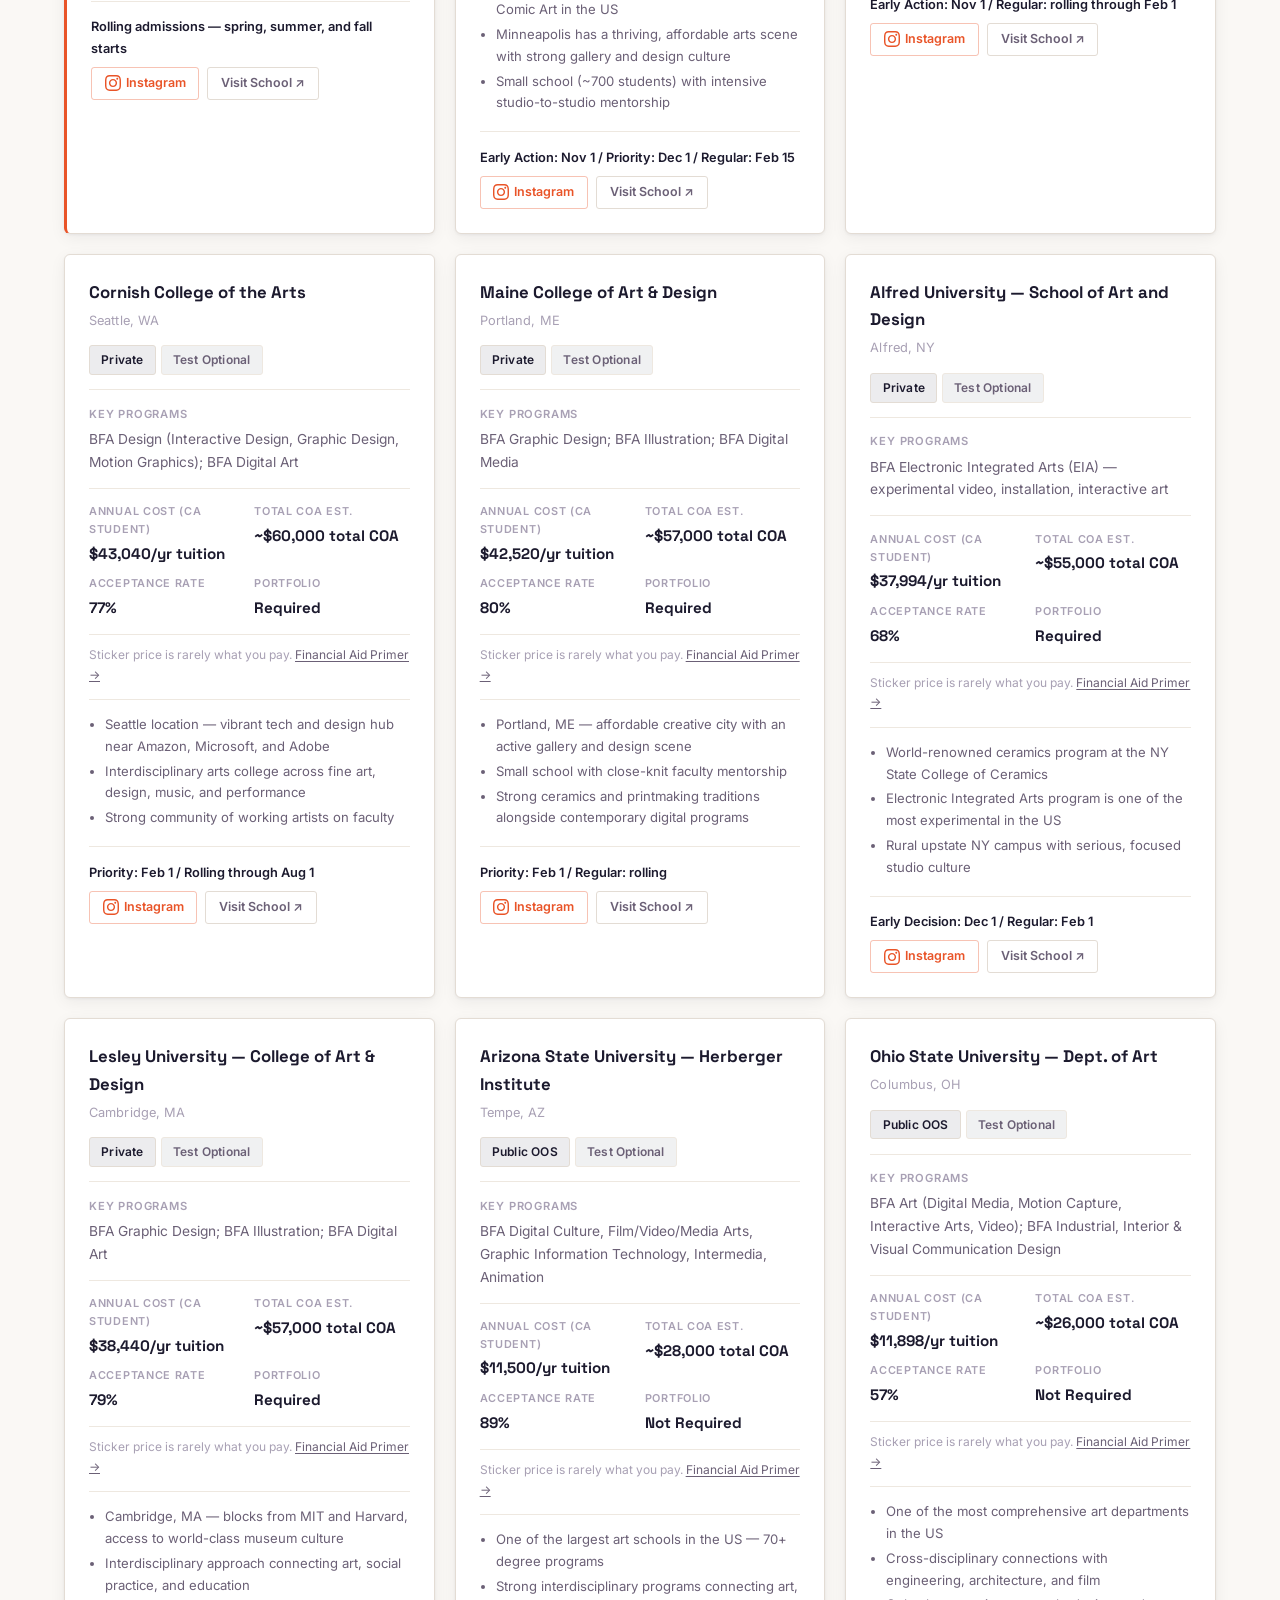
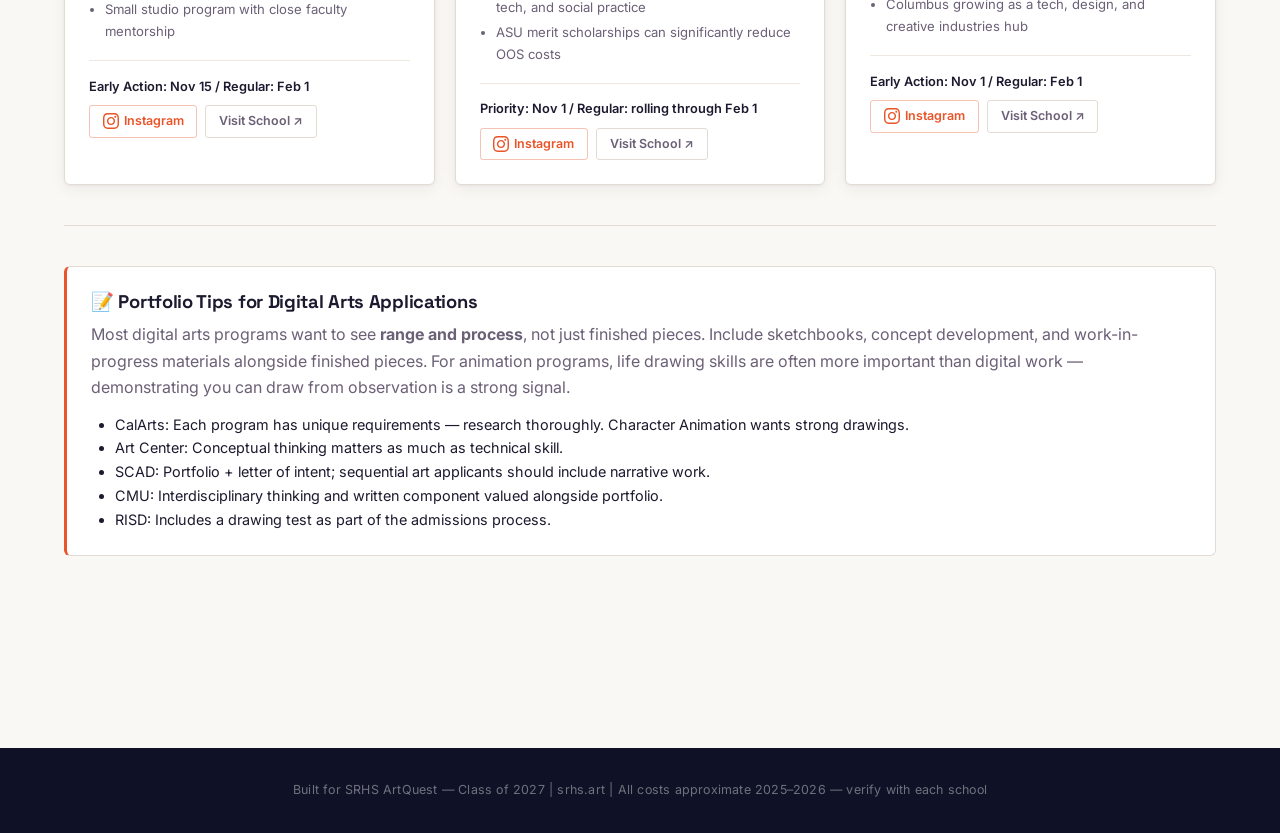
==== commit 2df9f64b: "2-year path update" ====
--- a/digital-arts.html
+++ b/digital-arts.html
@@ -56,10 +56,11 @@
 
   <div class="controls">
     <div class="filter-group">
-      <button class="filter-btn active" data-filter="all">All Schools</button>
+      <button class="filter-btn active" data-filter="all">All 4-Year Schools</button>
       <button class="filter-btn" data-filter="ca">CA Schools Only</button>
       <button class="filter-btn" data-filter="under50k">Under $50K Tuition</button>
       <button class="filter-btn" data-filter="manga">Manga Programs</button>
+      <button class="filter-btn" data-filter="cc">2-Year / Community College</button>
     </div>
     <select id="sort-select" class="sort-select">
       <option value="rank">Sort: By Rank</option>
--- a/css/style.css
+++ b/css/style.css
@@ -193,6 +193,7 @@
 .badge-public  { background: rgba(15,18,38,.08); color: var(--ink);  border: 1px solid var(--border); }
 .badge-info    { background: rgba(255,255,255,.12); color: rgba(255,255,255,.85); border: 1px solid rgba(255,255,255,.2); }
 .badge-note    { background: var(--orange-lt); color: var(--orange-dk); border: 1px solid rgba(233,84,40,.25); }
+.badge-cc      { background: #e6f4f1; color: #1a7a6e; border: 1px solid rgba(26,122,110,.2); }
 
 /* Badges inside card body (not hero) */
 .school-card .badge-info {
@@ -420,6 +421,15 @@
   padding: .55rem .85rem;
   font-size: .8rem;
   color: var(--orange-dk);
+}
+
+.card-transfer-note {
+  background: #e6f4f1;
+  border: 1px solid rgba(26,122,110,.2);
+  border-radius: var(--radius-sm);
+  padding: .55rem .85rem;
+  font-size: .8rem;
+  color: #1a7a6e;
 }
 
 .card-footer {
